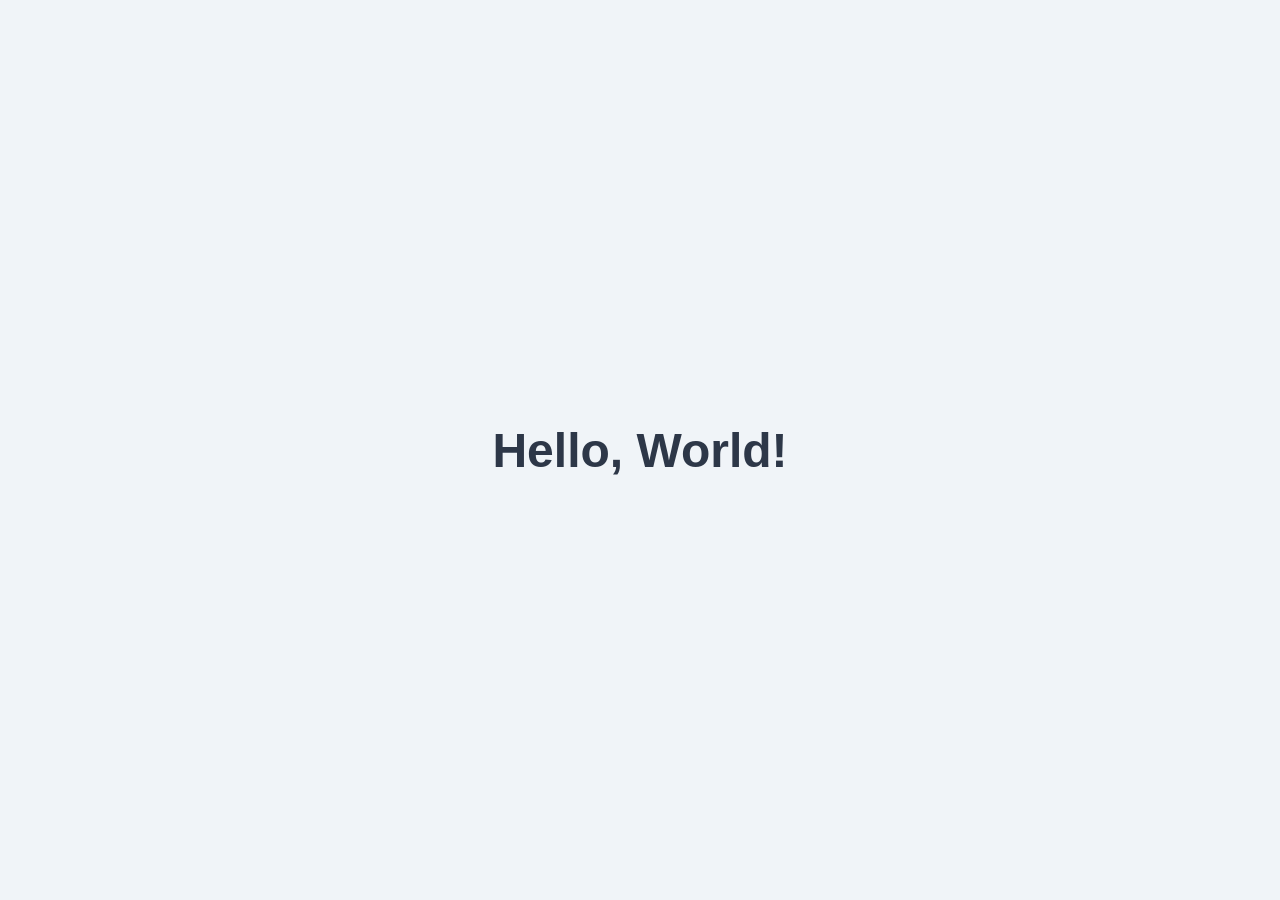
==== index.html @ b55aaa23 "Add Hello World page https://claude.ai/code/session_01BKgRScewXmrwPtNPiB9eEV" ====
<!DOCTYPE html>
<html lang="en">
<head>
  <meta charset="UTF-8">
  <meta name="viewport" content="width=device-width, initial-scale=1.0">
  <title>Hello World</title>
  <style>
    body {
      margin: 0;
      display: flex;
      justify-content: center;
      align-items: center;
      min-height: 100vh;
      background-color: #f0f4f8;
      font-family: sans-serif;
    }
    h1 {
      font-size: 3rem;
      color: #2d3748;
    }
  </style>
</head>
<body>
  <h1>Hello, World!</h1>
</body>
</html>
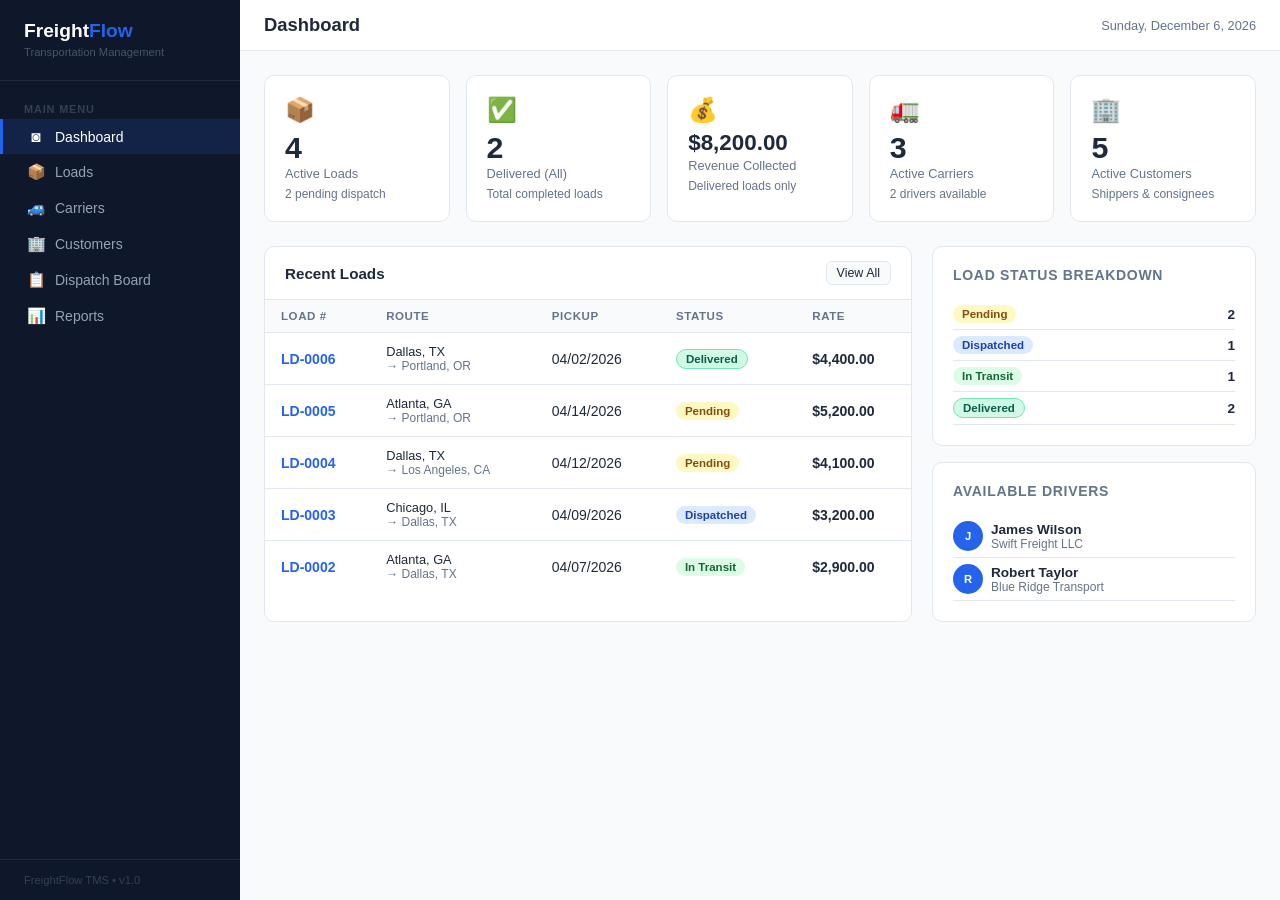
==== commit 7e7e4ded: "Build FreightFlow TMS skeleton with full CRUD and dispatch board - Dashboard with KPI stats, recent " ====
--- a/index.html
+++ b/index.html
@@ -3,24 +3,133 @@
 <head>
   <meta charset="UTF-8">
   <meta name="viewport" content="width=device-width, initial-scale=1.0">
-  <title>Hello World</title>
-  <style>
-    body {
-      margin: 0;
-      display: flex;
-      justify-content: center;
-      align-items: center;
-      min-height: 100vh;
-      background-color: #f0f4f8;
-      font-family: sans-serif;
-    }
-    h1 {
-      font-size: 3rem;
-      color: #2d3748;
-    }
-  </style>
+  <title>Dashboard – FreightFlow TMS</title>
+  <link rel="stylesheet" href="css/style.css">
 </head>
 <body>
-  <h1>Hello, World!</h1>
+  <div id="sidebar-overlay" class="sidebar-overlay"></div>
+  <aside id="sidebar" class="sidebar"></aside>
+
+  <main class="main">
+    <div class="topbar">
+      <div class="topbar-left">
+        <button id="hamburger" class="hamburger">&#9776;</button>
+        <h1>Dashboard</h1>
+      </div>
+      <div class="topbar-actions">
+        <span id="today-date" style="font-size:0.8rem;color:var(--text-muted)"></span>
+      </div>
+    </div>
+
+    <div class="content">
+      <!-- Stats -->
+      <div class="stats-grid" id="stats"></div>
+
+      <!-- Main Grid -->
+      <div class="dashboard-grid">
+        <!-- Recent Loads -->
+        <div class="table-wrap">
+          <div class="table-wrap-header">
+            <h3>Recent Loads</h3>
+            <a href="loads.html" class="btn btn-secondary btn-sm">View All</a>
+          </div>
+          <div class="table-scroll">
+            <table>
+              <thead>
+                <tr>
+                  <th>Load #</th>
+                  <th>Route</th>
+                  <th>Pickup</th>
+                  <th>Status</th>
+                  <th>Rate</th>
+                </tr>
+              </thead>
+              <tbody id="recent-loads"></tbody>
+            </table>
+          </div>
+        </div>
+
+        <!-- Quick Stats Sidebar -->
+        <div style="display:flex;flex-direction:column;gap:16px">
+          <div class="card">
+            <div class="card-title">Load Status Breakdown</div>
+            <div id="status-breakdown"></div>
+          </div>
+          <div class="card">
+            <div class="card-title">Available Drivers</div>
+            <div id="available-drivers"></div>
+          </div>
+        </div>
+      </div>
+    </div>
+  </main>
+
+  <script src="js/app.js"></script>
+  <script>
+    document.addEventListener('DOMContentLoaded', () => {
+      document.getElementById('today-date').textContent = new Date().toLocaleDateString('en-US', {weekday:'long',year:'numeric',month:'long',day:'numeric'});
+
+      const loads    = DB.get('loads');
+      const carriers = DB.get('carriers');
+      const customers= DB.get('customers');
+      const drivers  = DB.get('drivers');
+
+      const activeLoads   = loads.filter(l => !['delivered','cancelled'].includes(l.status));
+      const pendingLoads  = loads.filter(l => l.status === 'pending');
+      const deliveredLoads= loads.filter(l => l.status === 'delivered');
+      const totalRevenue  = loads.filter(l => l.status === 'delivered').reduce((s,l) => s + (+l.rate||0), 0);
+      const availDrivers  = drivers.filter(d => d.status === 'available');
+
+      // Stats
+      document.getElementById('stats').innerHTML = [
+        { icon:'📦', value: activeLoads.length,   label:'Active Loads',      sub: `${pendingLoads.length} pending dispatch` },
+        { icon:'✅', value: deliveredLoads.length, label:'Delivered (All)',   sub: 'Total completed loads' },
+        { icon:'💰', value: fmt$(totalRevenue),    label:'Revenue Collected', sub: 'Delivered loads only', big:true },
+        { icon:'🚛', value: carriers.filter(c=>c.status==='active').length, label:'Active Carriers', sub: `${availDrivers.length} drivers available` },
+        { icon:'🏢', value: customers.filter(c=>c.status==='active').length,label:'Active Customers', sub: 'Shippers & consignees' },
+      ].map(s => `
+        <div class="stat-card">
+          <div class="stat-icon">${s.icon}</div>
+          <div class="stat-value" style="${s.big?'font-size:1.4rem':''}">${s.value}</div>
+          <div class="stat-label">${s.label}</div>
+          <div class="stat-sub">${s.sub}</div>
+        </div>`).join('');
+
+      // Recent loads (last 5)
+      const recent = [...loads].sort((a,b) => b.id - a.id).slice(0,5);
+      document.getElementById('recent-loads').innerHTML = recent.map(l => {
+        const shipper = DB.find('customers', l.shipperId);
+        return `<tr>
+          <td><a href="loads.html" style="color:var(--primary);font-weight:600;text-decoration:none">${esc(l.loadNumber)}</a></td>
+          <td style="max-width:160px"><div style="font-weight:500;font-size:0.8rem">${esc(l.origin)}</div><div style="color:var(--text-muted);font-size:0.75rem">→ ${esc(l.destination)}</div></td>
+          <td style="white-space:nowrap">${fmtDate(l.pickupDate)}</td>
+          <td>${badge(l.status)}</td>
+          <td style="font-weight:600">${fmt$(l.rate)}</td>
+        </tr>`;
+      }).join('') || '<tr><td colspan="5" style="text-align:center;color:var(--text-muted);padding:24px">No loads yet</td></tr>';
+
+      // Status breakdown
+      const statuses = ['pending','dispatched','in-transit','delivered','cancelled'];
+      document.getElementById('status-breakdown').innerHTML = statuses.map(s => {
+        const cnt = loads.filter(l => l.status === s).length;
+        if (!cnt) return '';
+        return `<div style="display:flex;align-items:center;justify-content:space-between;padding:6px 0;border-bottom:1px solid var(--border);font-size:0.85rem">
+          <span>${badge(s)}</span>
+          <span style="font-weight:600">${cnt}</span>
+        </div>`;
+      }).join('') || '<p style="color:var(--text-muted);font-size:0.85rem">No loads</p>';
+
+      // Available drivers
+      document.getElementById('available-drivers').innerHTML = availDrivers.length
+        ? availDrivers.map(d => {
+            const carrier = DB.find('carriers', d.carrierId);
+            return `<div style="display:flex;align-items:center;gap:8px;padding:6px 0;border-bottom:1px solid var(--border);font-size:0.85rem">
+              <div style="width:30px;height:30px;background:var(--primary);border-radius:50%;display:flex;align-items:center;justify-content:center;color:#fff;font-weight:700;font-size:0.7rem;flex-shrink:0">${esc(d.name[0])}</div>
+              <div><div style="font-weight:600">${esc(d.name)}</div><div style="color:var(--text-muted);font-size:0.75rem">${carrier?esc(carrier.name):'—'}</div></div>
+            </div>`;
+          }).join('')
+        : '<p style="color:var(--text-muted);font-size:0.85rem">No drivers available</p>';
+    });
+  </script>
 </body>
 </html>
--- a/css/style.css
+++ b/css/style.css
@@ -0,0 +1,405 @@
+* { margin: 0; padding: 0; box-sizing: border-box; }
+
+:root {
+  --primary: #2563eb;
+  --primary-dark: #1d4ed8;
+  --sidebar-bg: #0f172a;
+  --sidebar-hover: #1e293b;
+  --bg: #f8fafc;
+  --card-bg: #ffffff;
+  --text: #1e293b;
+  --text-muted: #64748b;
+  --border: #e2e8f0;
+  --success: #10b981;
+  --warning: #f59e0b;
+  --danger: #ef4444;
+}
+
+body {
+  font-family: -apple-system, BlinkMacSystemFont, 'Segoe UI', Roboto, sans-serif;
+  background: var(--bg);
+  color: var(--text);
+  display: flex;
+  min-height: 100vh;
+}
+
+/* ── Sidebar ── */
+.sidebar {
+  width: 240px;
+  background: var(--sidebar-bg);
+  min-height: 100vh;
+  position: fixed;
+  top: 0; left: 0;
+  display: flex;
+  flex-direction: column;
+  z-index: 100;
+  transition: transform 0.3s;
+}
+.sidebar-logo {
+  padding: 20px 24px;
+  border-bottom: 1px solid rgba(255,255,255,0.08);
+}
+.sidebar-logo h2 { color: #fff; font-size: 1.2rem; font-weight: 700; }
+.sidebar-logo h2 span { color: var(--primary); }
+.sidebar-logo small { color: #475569; font-size: 0.7rem; }
+.sidebar-nav { flex: 1; padding: 12px 0; overflow-y: auto; }
+.nav-section-label {
+  color: #334155;
+  font-size: 0.68rem;
+  font-weight: 700;
+  text-transform: uppercase;
+  letter-spacing: 0.08em;
+  padding: 10px 24px 4px;
+}
+.nav-item {
+  display: flex;
+  align-items: center;
+  gap: 10px;
+  padding: 9px 24px;
+  color: #94a3b8;
+  text-decoration: none;
+  font-size: 0.875rem;
+  font-weight: 500;
+  transition: all 0.15s;
+  border-left: 3px solid transparent;
+}
+.nav-item:hover { background: var(--sidebar-hover); color: #fff; }
+.nav-item.active { background: rgba(37,99,235,0.15); color: #fff; border-left-color: var(--primary); }
+.nav-item .ni { width: 18px; text-align: center; font-size: 0.95rem; }
+.sidebar-footer { padding: 14px 24px; border-top: 1px solid rgba(255,255,255,0.08); color: #334155; font-size: 0.7rem; }
+
+/* ── Main ── */
+.main { margin-left: 240px; flex: 1; min-height: 100vh; display: flex; flex-direction: column; }
+.topbar {
+  background: var(--card-bg);
+  border-bottom: 1px solid var(--border);
+  padding: 14px 24px;
+  display: flex;
+  align-items: center;
+  justify-content: space-between;
+  position: sticky;
+  top: 0;
+  z-index: 50;
+}
+.topbar h1 { font-size: 1.15rem; font-weight: 600; }
+.topbar-left { display: flex; align-items: center; gap: 12px; }
+.topbar-actions { display: flex; align-items: center; gap: 10px; }
+.content { padding: 24px; flex: 1; }
+
+/* ── Buttons ── */
+.btn {
+  display: inline-flex;
+  align-items: center;
+  gap: 6px;
+  padding: 8px 16px;
+  border-radius: 6px;
+  font-size: 0.875rem;
+  font-weight: 500;
+  border: none;
+  cursor: pointer;
+  text-decoration: none;
+  transition: all 0.15s;
+  white-space: nowrap;
+}
+.btn-primary { background: var(--primary); color: #fff; }
+.btn-primary:hover { background: var(--primary-dark); }
+.btn-secondary { background: var(--bg); color: var(--text); border: 1px solid var(--border); }
+.btn-secondary:hover { background: #f1f5f9; }
+.btn-danger { background: var(--danger); color: #fff; }
+.btn-danger:hover { background: #dc2626; }
+.btn-success { background: var(--success); color: #fff; }
+.btn-sm { padding: 4px 10px; font-size: 0.78rem; }
+.btn-icon { padding: 6px 10px; }
+
+/* ── Stats Grid ── */
+.stats-grid {
+  display: grid;
+  grid-template-columns: repeat(auto-fit, minmax(180px, 1fr));
+  gap: 16px;
+  margin-bottom: 24px;
+}
+.stat-card {
+  background: var(--card-bg);
+  border: 1px solid var(--border);
+  border-radius: 10px;
+  padding: 20px;
+}
+.stat-icon { font-size: 1.5rem; margin-bottom: 8px; }
+.stat-value { font-size: 1.9rem; font-weight: 700; line-height: 1; }
+.stat-label { font-size: 0.8rem; color: var(--text-muted); margin-top: 4px; }
+.stat-sub { font-size: 0.75rem; color: var(--text-muted); margin-top: 6px; }
+.stat-sub.up { color: var(--success); }
+.stat-sub.down { color: var(--danger); }
+
+/* ── Cards ── */
+.card {
+  background: var(--card-bg);
+  border: 1px solid var(--border);
+  border-radius: 10px;
+  padding: 20px;
+}
+.card-title {
+  font-size: 0.875rem;
+  font-weight: 600;
+  color: var(--text-muted);
+  text-transform: uppercase;
+  letter-spacing: 0.05em;
+  margin-bottom: 16px;
+}
+
+/* ── Table ── */
+.table-wrap {
+  background: var(--card-bg);
+  border: 1px solid var(--border);
+  border-radius: 10px;
+  overflow: hidden;
+}
+.table-wrap-header {
+  padding: 14px 20px;
+  display: flex;
+  align-items: center;
+  justify-content: space-between;
+  border-bottom: 1px solid var(--border);
+  flex-wrap: wrap;
+  gap: 10px;
+}
+.table-wrap-header h3 { font-size: 0.95rem; font-weight: 600; }
+.table-scroll { overflow-x: auto; }
+table { width: 100%; border-collapse: collapse; min-width: 600px; }
+thead { background: #f8fafc; }
+th {
+  text-align: left;
+  padding: 10px 16px;
+  font-size: 0.72rem;
+  font-weight: 700;
+  color: var(--text-muted);
+  text-transform: uppercase;
+  letter-spacing: 0.05em;
+  border-bottom: 1px solid var(--border);
+  white-space: nowrap;
+}
+td { padding: 11px 16px; font-size: 0.875rem; border-bottom: 1px solid var(--border); vertical-align: middle; }
+tr:last-child td { border-bottom: none; }
+tbody tr:hover td { background: #f8fafc; }
+
+/* ── Badges ── */
+.badge {
+  display: inline-flex;
+  align-items: center;
+  padding: 3px 9px;
+  border-radius: 20px;
+  font-size: 0.72rem;
+  font-weight: 600;
+  text-transform: capitalize;
+  white-space: nowrap;
+}
+.badge-pending    { background: #fef9c3; color: #854d0e; }
+.badge-dispatched { background: #dbeafe; color: #1e40af; }
+.badge-in-transit { background: #dcfce7; color: #166534; }
+.badge-delivered  { background: #d1fae5; color: #065f46; border: 1px solid #6ee7b7; }
+.badge-cancelled  { background: #fee2e2; color: #991b1b; }
+.badge-active     { background: #d1fae5; color: #065f46; }
+.badge-inactive   { background: #f1f5f9; color: #64748b; }
+.badge-available  { background: #d1fae5; color: #065f46; }
+.badge-on-trip    { background: #dbeafe; color: #1e40af; }
+.badge-off-duty   { background: #f1f5f9; color: #64748b; }
+.badge-shipper    { background: #ede9fe; color: #5b21b6; }
+.badge-consignee  { background: #fce7f3; color: #9d174d; }
+.badge-both       { background: #e0f2fe; color: #0369a1; }
+
+/* ── Filters ── */
+.filter-bar { display: flex; gap: 10px; margin-bottom: 18px; flex-wrap: wrap; }
+.search-box {
+  flex: 1;
+  min-width: 200px;
+  padding: 8px 12px;
+  border: 1px solid var(--border);
+  border-radius: 6px;
+  font-size: 0.875rem;
+  color: var(--text);
+}
+.search-box:focus { outline: none; border-color: var(--primary); }
+select.filter-select {
+  padding: 8px 12px;
+  border: 1px solid var(--border);
+  border-radius: 6px;
+  font-size: 0.875rem;
+  color: var(--text);
+  background: #fff;
+  cursor: pointer;
+}
+
+/* ── Modals ── */
+.modal-overlay {
+  display: none;
+  position: fixed;
+  inset: 0;
+  background: rgba(0,0,0,0.45);
+  z-index: 200;
+  align-items: center;
+  justify-content: center;
+  padding: 16px;
+}
+.modal-overlay.open { display: flex; }
+.modal {
+  background: #fff;
+  border-radius: 12px;
+  width: 100%;
+  max-width: 620px;
+  max-height: 92vh;
+  overflow-y: auto;
+  box-shadow: 0 24px 64px rgba(0,0,0,0.18);
+}
+.modal-header {
+  padding: 18px 24px;
+  border-bottom: 1px solid var(--border);
+  display: flex;
+  align-items: center;
+  justify-content: space-between;
+  position: sticky;
+  top: 0;
+  background: #fff;
+  z-index: 1;
+}
+.modal-header h3 { font-size: 1.05rem; font-weight: 600; }
+.modal-close { background: none; border: none; font-size: 1.4rem; cursor: pointer; color: var(--text-muted); line-height: 1; padding: 2px 6px; border-radius: 4px; }
+.modal-close:hover { background: var(--bg); }
+.modal-body { padding: 24px; }
+.modal-footer {
+  padding: 14px 24px;
+  border-top: 1px solid var(--border);
+  display: flex;
+  justify-content: flex-end;
+  gap: 8px;
+  position: sticky;
+  bottom: 0;
+  background: #fff;
+}
+
+/* ── Forms ── */
+.form-grid { display: grid; grid-template-columns: 1fr 1fr; gap: 16px; }
+.form-group { display: flex; flex-direction: column; gap: 5px; }
+.form-group.full { grid-column: 1 / -1; }
+.form-group label { font-size: 0.825rem; font-weight: 600; color: var(--text); }
+.form-group input,
+.form-group select,
+.form-group textarea {
+  padding: 8px 12px;
+  border: 1px solid var(--border);
+  border-radius: 6px;
+  font-size: 0.875rem;
+  color: var(--text);
+  background: #fff;
+  font-family: inherit;
+  transition: border-color 0.15s;
+}
+.form-group input:focus,
+.form-group select:focus,
+.form-group textarea:focus { outline: none; border-color: var(--primary); box-shadow: 0 0 0 3px rgba(37,99,235,0.08); }
+.form-group textarea { resize: vertical; min-height: 72px; }
+.form-section-title {
+  font-size: 0.75rem;
+  font-weight: 700;
+  color: var(--text-muted);
+  text-transform: uppercase;
+  letter-spacing: 0.06em;
+  margin: 20px 0 12px;
+  padding-bottom: 6px;
+  border-bottom: 1px solid var(--border);
+  grid-column: 1 / -1;
+}
+
+/* ── Empty State ── */
+.empty-state { text-align: center; padding: 56px 24px; color: var(--text-muted); }
+.empty-state .es-icon { font-size: 3rem; margin-bottom: 12px; }
+.empty-state h3 { font-size: 1rem; font-weight: 600; color: var(--text); margin-bottom: 6px; }
+.empty-state p { font-size: 0.875rem; }
+
+/* ── Dispatch Board ── */
+.dispatch-columns {
+  display: grid;
+  grid-template-columns: repeat(4, 1fr);
+  gap: 16px;
+}
+.dispatch-col {
+  background: #f1f5f9;
+  border-radius: 10px;
+  padding: 14px;
+}
+.dispatch-col-header {
+  font-size: 0.8rem;
+  font-weight: 700;
+  text-transform: uppercase;
+  letter-spacing: 0.06em;
+  color: var(--text-muted);
+  margin-bottom: 12px;
+  display: flex;
+  align-items: center;
+  justify-content: space-between;
+}
+.dispatch-col-header .count {
+  background: var(--border);
+  color: var(--text-muted);
+  border-radius: 20px;
+  padding: 1px 8px;
+  font-size: 0.7rem;
+}
+.load-card {
+  background: #fff;
+  border: 1px solid var(--border);
+  border-radius: 8px;
+  padding: 12px 14px;
+  margin-bottom: 10px;
+  cursor: pointer;
+  transition: box-shadow 0.15s, border-color 0.15s;
+}
+.load-card:hover { box-shadow: 0 2px 8px rgba(0,0,0,0.08); border-color: var(--primary); }
+.load-card-number { font-size: 0.78rem; font-weight: 700; color: var(--primary); margin-bottom: 4px; }
+.load-card-route { font-size: 0.8rem; font-weight: 600; margin-bottom: 4px; }
+.load-card-meta { font-size: 0.75rem; color: var(--text-muted); }
+
+/* ── Dashboard Recent ── */
+.dashboard-grid { display: grid; grid-template-columns: 2fr 1fr; gap: 20px; }
+.activity-list { list-style: none; }
+.activity-item {
+  display: flex;
+  align-items: flex-start;
+  gap: 12px;
+  padding: 10px 0;
+  border-bottom: 1px solid var(--border);
+  font-size: 0.875rem;
+}
+.activity-item:last-child { border-bottom: none; }
+.activity-dot { width: 8px; height: 8px; border-radius: 50%; margin-top: 5px; flex-shrink: 0; }
+
+/* ── Reports ── */
+.report-grid { display: grid; grid-template-columns: repeat(auto-fit, minmax(280px, 1fr)); gap: 20px; }
+.chart-bar-wrap { display: flex; flex-direction: column; gap: 8px; }
+.chart-bar-row { display: flex; align-items: center; gap: 10px; font-size: 0.8rem; }
+.chart-bar-label { width: 110px; color: var(--text-muted); text-align: right; flex-shrink: 0; }
+.chart-bar-track { flex: 1; background: #f1f5f9; border-radius: 4px; height: 20px; overflow: hidden; }
+.chart-bar-fill { height: 100%; border-radius: 4px; transition: width 0.5s ease; }
+.chart-bar-val { width: 60px; font-weight: 600; }
+
+/* ── Mobile ── */
+.hamburger { display: none; background: none; border: none; font-size: 1.4rem; cursor: pointer; color: var(--text); padding: 2px; }
+.sidebar-overlay { display: none; position: fixed; inset: 0; background: rgba(0,0,0,0.4); z-index: 90; }
+
+@media (max-width: 900px) {
+  .dispatch-columns { grid-template-columns: repeat(2, 1fr); }
+  .dashboard-grid { grid-template-columns: 1fr; }
+}
+@media (max-width: 768px) {
+  .sidebar { transform: translateX(-100%); }
+  .sidebar.open { transform: translateX(0); }
+  .sidebar-overlay.open { display: block; }
+  .main { margin-left: 0; }
+  .hamburger { display: block; }
+  .form-grid { grid-template-columns: 1fr; }
+  .stats-grid { grid-template-columns: repeat(2, 1fr); }
+  .dispatch-columns { grid-template-columns: 1fr; }
+  .content { padding: 16px; }
+}
+@media (max-width: 400px) {
+  .stats-grid { grid-template-columns: 1fr; }
+}
